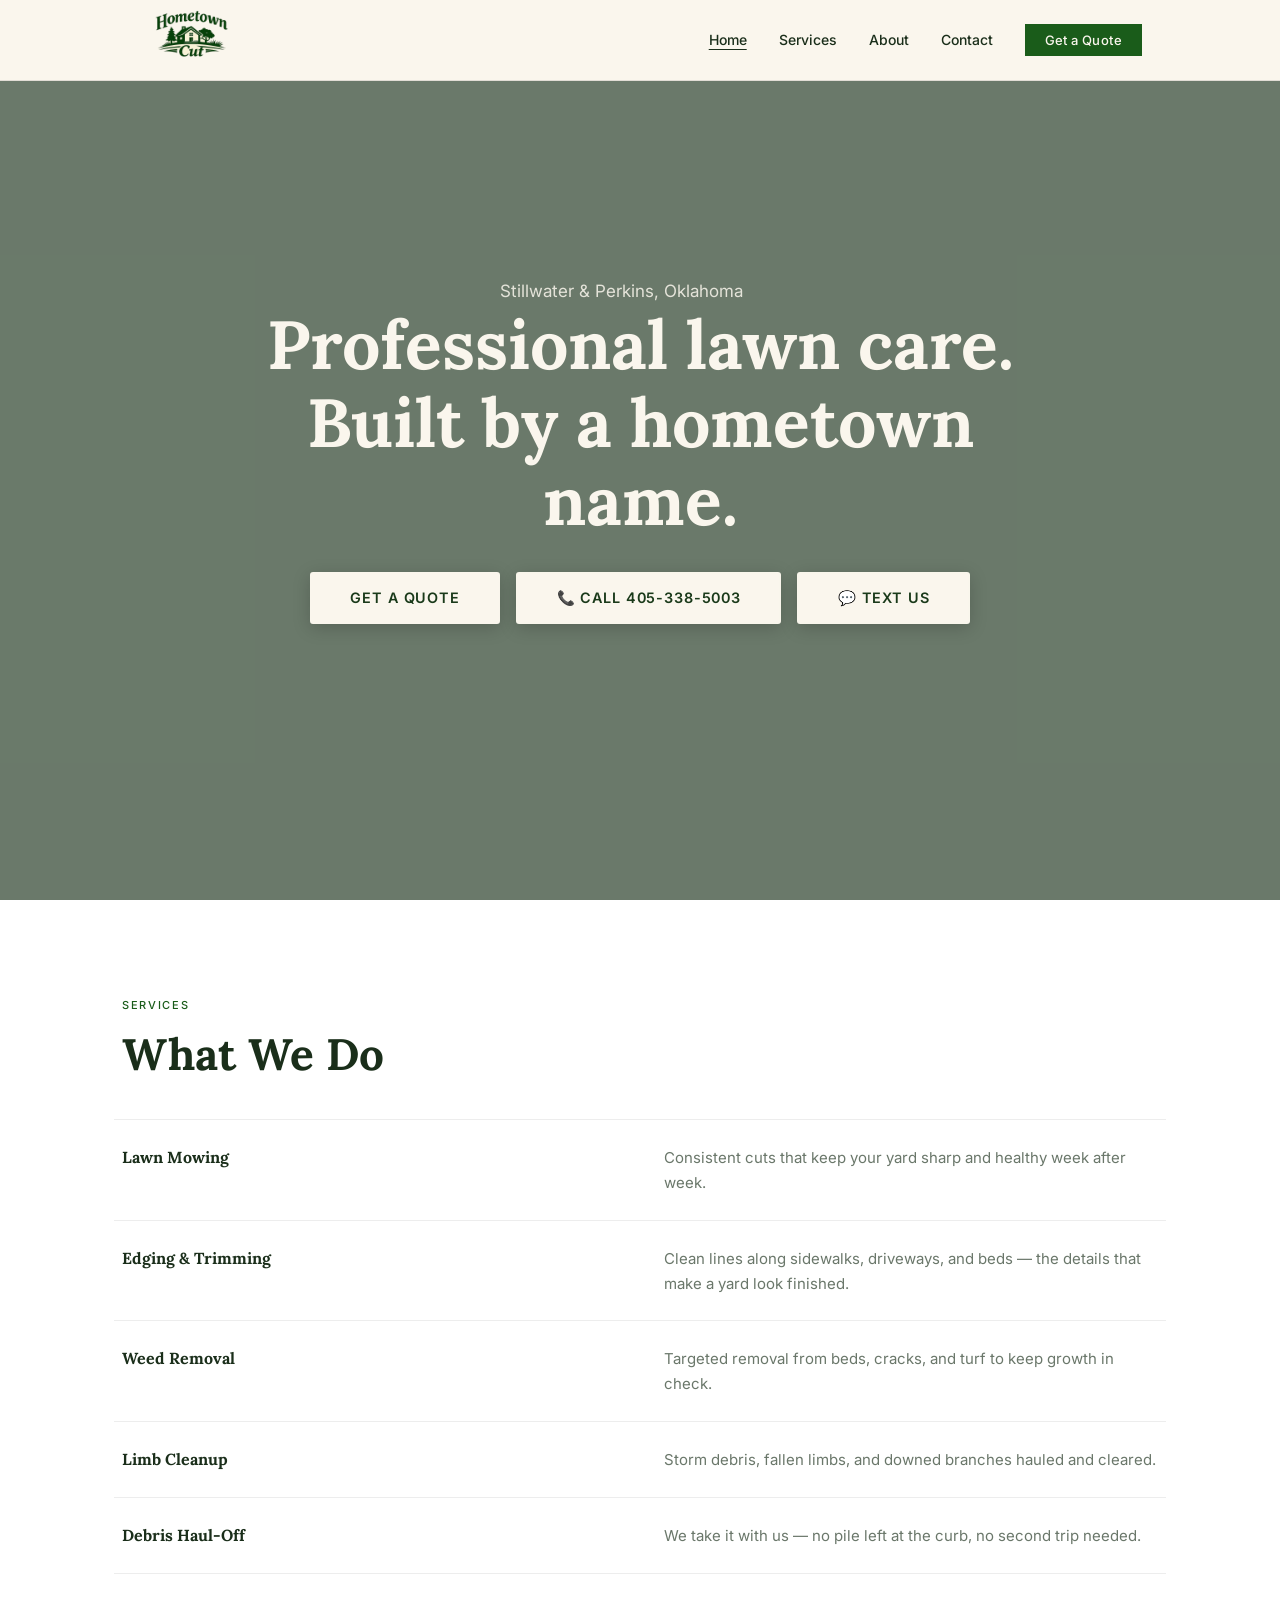
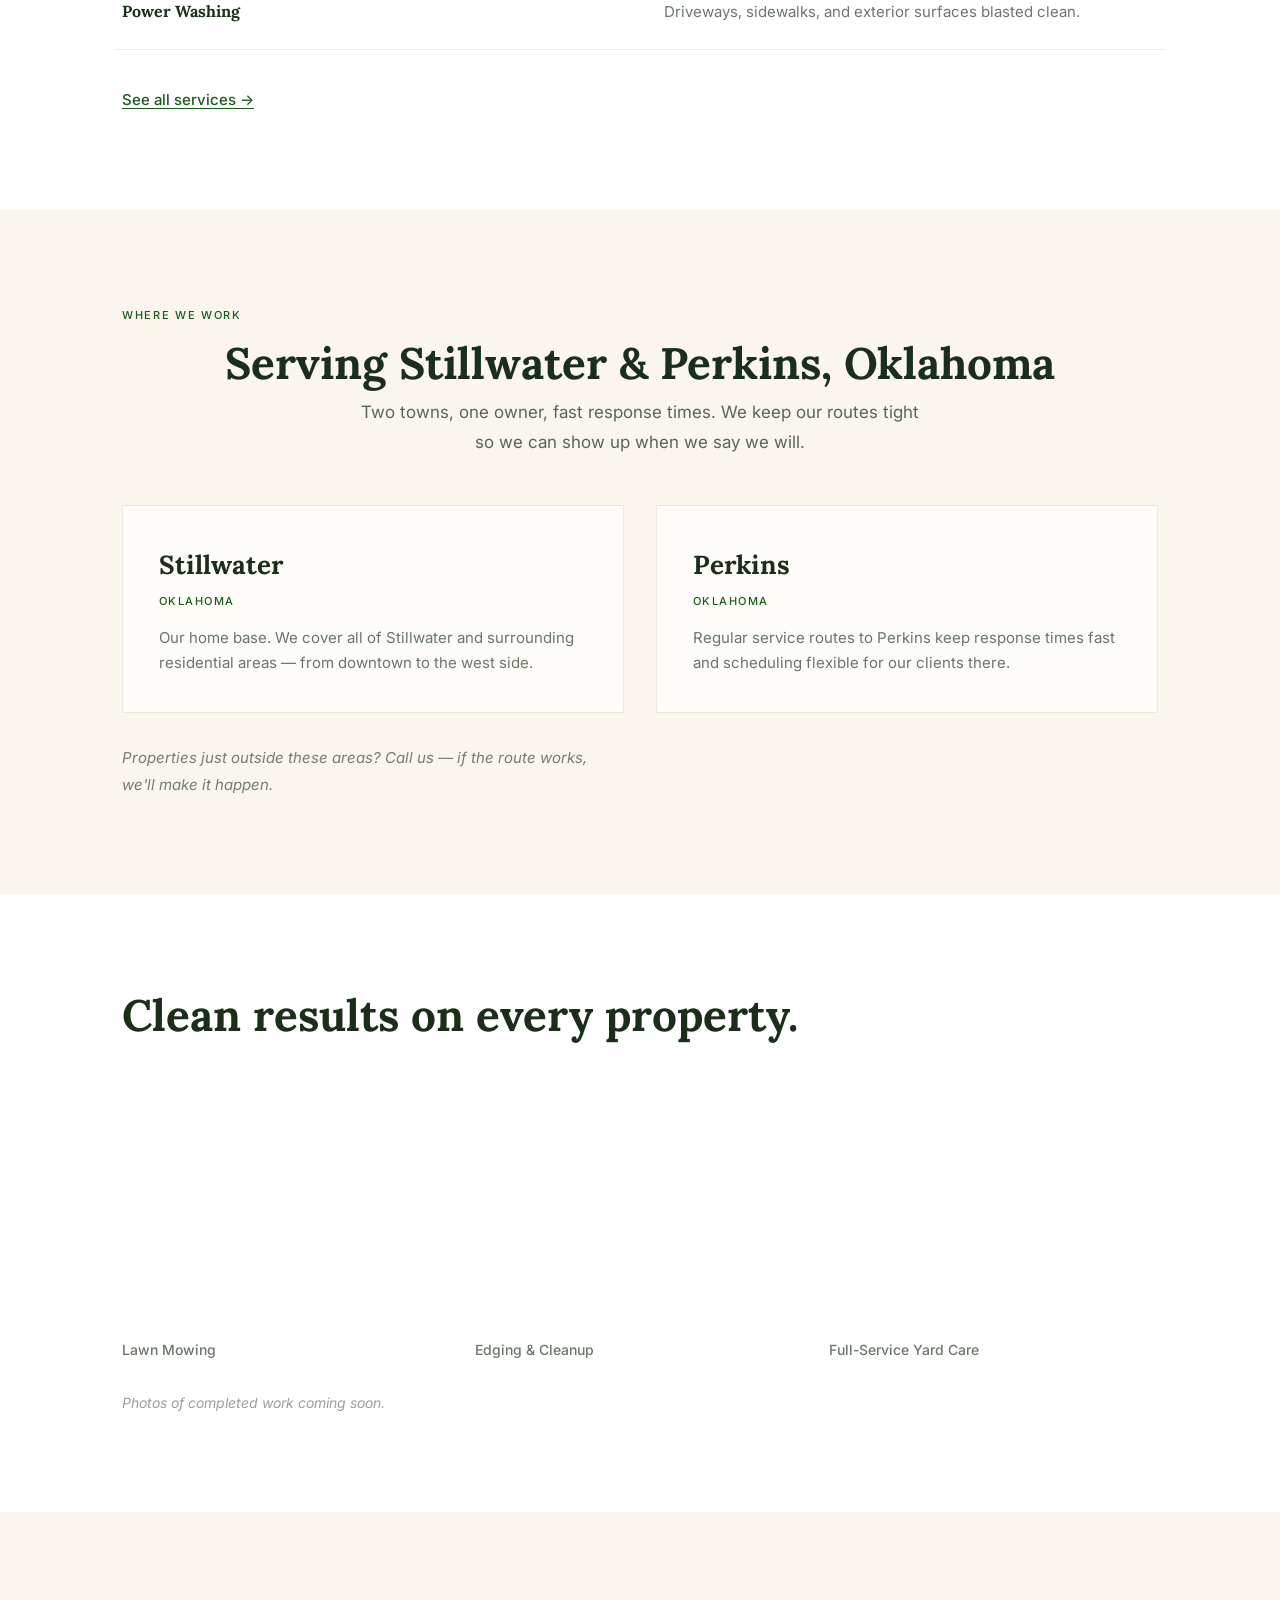
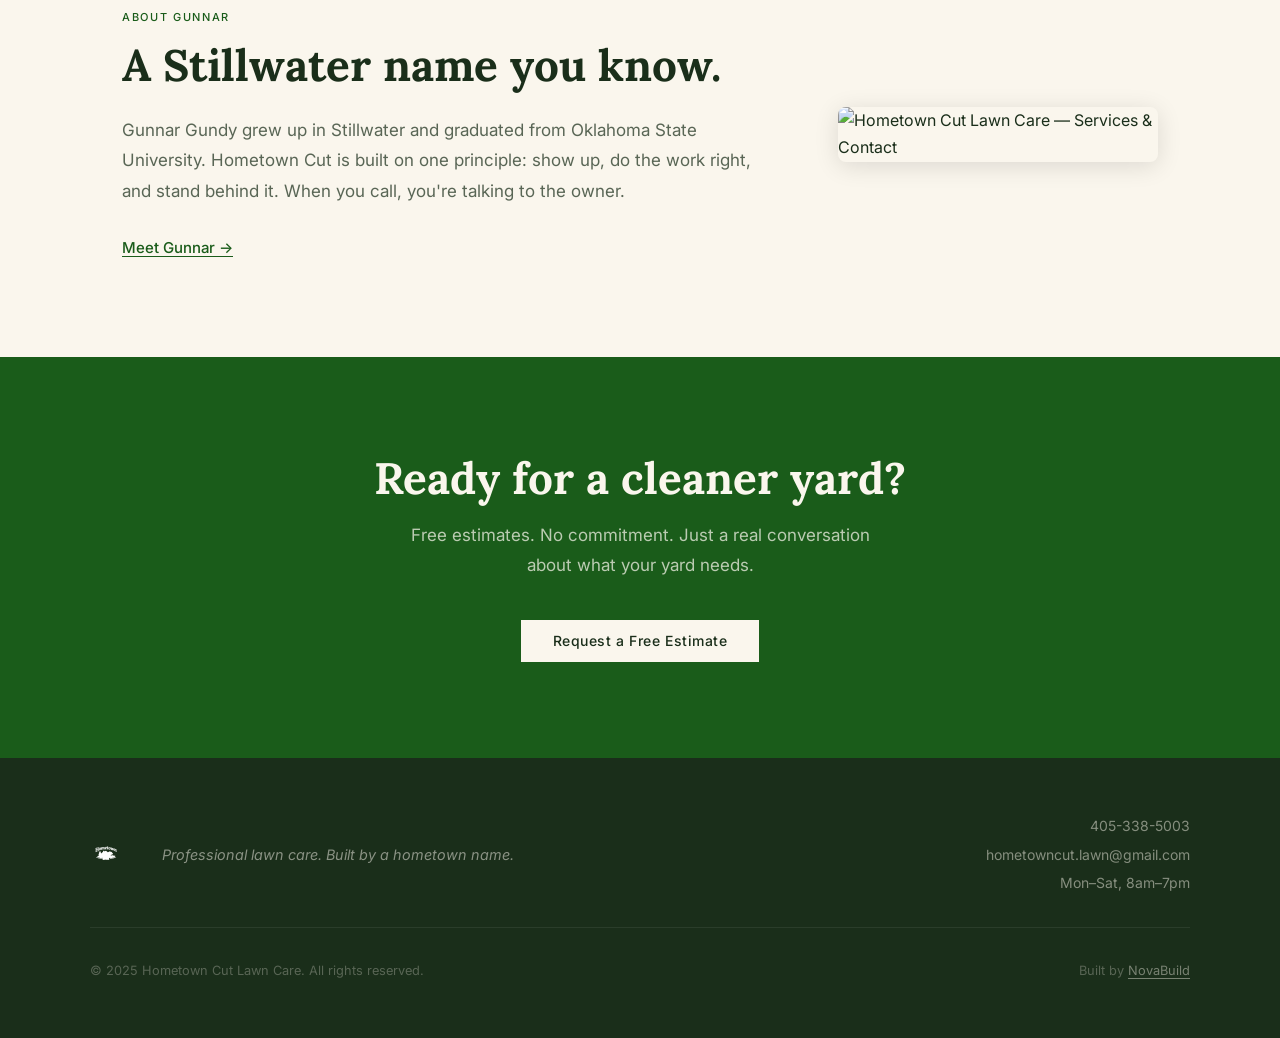
==== index.html @ 473f6f47 "first commit" ====
<!DOCTYPE html>
<html lang="en">
<head>
  <meta charset="UTF-8" />
  <meta name="viewport" content="width=device-width, initial-scale=1.0" />
  <title>Hometown Cut Lawn Care — Stillwater &amp; Perkins, OK</title>
  <meta name="description" content="Professional lawn care in Stillwater and Perkins, OK. Owned and operated by Gunnar Gundy. Free estimates, same-day response." />
  <link rel="preconnect" href="https://fonts.googleapis.com" />
  <link rel="preconnect" href="https://fonts.gstatic.com" crossorigin />
  <link href="https://fonts.googleapis.com/css2?family=Lora:ital,wght@0,400;0,700;1,400&family=Inter:wght@400;500&display=swap" rel="stylesheet" />
  <link rel="stylesheet" href="css/style.css" />
</head>
<body>

  <!-- NAV -->
  <nav class="nav" id="nav">
    <div class="nav__inner">
      <a href="index.html" class="nav__logo" aria-label="Hometown Cut Lawn Care — Home">
        <img src="transparentlogo.png" alt="Hometown Cut Lawn Care" />
      </a>
      <ul class="nav__links">
        <li><a href="index.html">Home</a></li>
        <li><a href="services.html">Services</a></li>
        <li><a href="about.html">About</a></li>
        <li><a href="contact.html">Contact</a></li>
        <li><a href="quote.html" class="nav-cta">Get a Quote</a></li>
      </ul>
      <button class="nav__toggle" aria-label="Open menu" aria-expanded="false">
        <span></span><span></span><span></span>
      </button>
    </div>
  </nav>

  <div class="nav__overlay" role="dialog" aria-label="Navigation menu">
    <button class="nav__overlay-close" aria-label="Close menu">✕</button>
    <a href="index.html">Home</a>
    <a href="services.html">Services</a>
    <a href="about.html">About</a>
    <a href="contact.html">Contact</a>
    <a href="quote.html">Get a Quote</a>
  </div>

  <!-- HERO -->
  <section class="hero">
    <div class="hero-media">
      <video autoplay muted loop playsinline>
        <source src="images/hero-video.mp4" type="video/mp4">
      </video>
      <div class="hero-overlay"></div>
    </div>
    <div class="hero-content">
      <p class="hero-label">Stillwater & Perkins, Oklahoma</p>
      <h1>Professional lawn care.<br>Built by a hometown name.</h1>
      <div class="hero-btns">
        <a href="quote.html" class="btn-primary">Get a Quote</a>
        <a href="tel:+14053385003" class="btn-outline js-phone-trigger">📞 Call 405-338-5003</a>
        <a href="sms:+14053385003&body=Hi%20Gunnar%2C%20I%27m%20interested%20in%20a%20free%20lawn%20care%20quote%20for%20my%20property." class="btn-outline">💬 Text Us</a>
      </div>
    </div>
  </section>

  <!-- SERVICES -->
  <section class="section section--white">
    <div class="container">
      <div class="reveal">
        <span class="section-label">Services</span>
        <h2 style="margin-bottom: 0;">What We Do</h2>
      </div>
      <ul class="services-list reveal">
        <li class="services-list__item">
          <span class="services-list__name">Lawn Mowing</span>
          <span class="services-list__desc">Consistent cuts that keep your yard sharp and healthy week after week.</span>
        </li>
        <li class="services-list__item">
          <span class="services-list__name">Edging &amp; Trimming</span>
          <span class="services-list__desc">Clean lines along sidewalks, driveways, and beds — the details that make a yard look finished.</span>
        </li>
        <li class="services-list__item">
          <span class="services-list__name">Weed Removal</span>
          <span class="services-list__desc">Targeted removal from beds, cracks, and turf to keep growth in check.</span>
        </li>
        <li class="services-list__item">
          <span class="services-list__name">Limb Cleanup</span>
          <span class="services-list__desc">Storm debris, fallen limbs, and downed branches hauled and cleared.</span>
        </li>
        <li class="services-list__item">
          <span class="services-list__name">Debris Haul-Off</span>
          <span class="services-list__desc">We take it with us — no pile left at the curb, no second trip needed.</span>
        </li>
        <li class="services-list__item">
          <span class="services-list__name">Power Washing</span>
          <span class="services-list__desc">Driveways, sidewalks, and exterior surfaces blasted clean.</span>
        </li>
      </ul>
      <div style="margin-top: 2.25rem;" class="reveal">
        <a href="services.html" class="text-link">See all services →</a>
      </div>
    </div>
  </section>

  <!-- SERVICE AREA -->
  <section class="service-area-section section">
    <div class="container">
      <div class="reveal">
        <span class="section-label">Where We Work</span>
        <h2 style="margin-bottom: 0.5rem; text-align: center;">Serving Stillwater &amp; Perkins, Oklahoma</h2>
        <p style="text-align: center; margin: 0 auto 0; max-width: 52ch;">Two towns, one owner, fast response times. We keep our routes tight so we can show up when we say we will.</p>
      </div>
      <div class="locations-grid reveal">
        <div class="location-block">
          <p class="location-block__city">Stillwater</p>
          <span class="location-block__state">Oklahoma</span>
          <p class="location-block__desc">Our home base. We cover all of Stillwater and surrounding residential areas — from downtown to the west side.</p>
        </div>
        <div class="location-block">
          <p class="location-block__city">Perkins</p>
          <span class="location-block__state">Oklahoma</span>
          <p class="location-block__desc">Regular service routes to Perkins keep response times fast and scheduling flexible for our clients there.</p>
        </div>
      </div>
      <p class="service-area-note reveal">Properties just outside these areas? Call us — if the route works, we'll make it happen.</p>
    </div>
  </section>

  <!-- PHOTO GRID -->
  <section class="section section--white">
    <div class="container">
      <div class="reveal">
        <h2 style="margin-bottom: 0;">Clean results on every property.</h2>
      </div>
      <div class="photo-grid reveal">
        <div class="photo-item">
          <img
            src="https://images.unsplash.com/photo-1416879595882-3373a0480b5b?w=600&q=80"
            alt="Freshly mowed lawn"
            loading="lazy"
          />
          <p class="photo-item__caption">Lawn Mowing</p>
        </div>
        <div class="photo-item">
          <img
            src="https://images.unsplash.com/photo-1585320806297-9794b3e4aaae?w=600&q=80"
            alt="Edging and lawn cleanup"
            loading="lazy"
          />
          <p class="photo-item__caption">Edging &amp; Cleanup</p>
        </div>
        <div class="photo-item">
          <img
            src="https://images.unsplash.com/photo-1558618666-fcd25c85cd64?w=600&q=80"
            alt="Full-service yard care"
            loading="lazy"
          />
          <p class="photo-item__caption">Full-Service Yard Care</p>
        </div>
      </div>
      <p class="photo-note reveal">Photos of completed work coming soon.</p>
    </div>
  </section>

  <!-- ABOUT TEASER -->
  <section class="section section--cream">
    <div class="container">
      <div class="about-teaser-grid reveal">
        <div class="about-teaser__text">
          <span class="section-label">About Gunnar</span>
          <h2 style="margin-bottom: 1.5rem;">A Stillwater name you know.</h2>
          <p>Gunnar Gundy grew up in Stillwater and graduated from Oklahoma State University. Hometown Cut is built on one principle: show up, do the work right, and stand behind it. When you call, you're talking to the owner.</p>
          <div style="margin-top: 1.75rem;">
            <a href="about.html" class="text-link">Meet Gunnar →</a>
          </div>
        </div>
        <div class="about-teaser__flyer">
          <img
            src="images/flyer.png"
            alt="Hometown Cut Lawn Care — Services &amp; Contact"
            loading="lazy"
          />
        </div>
      </div>
    </div>
  </section>

  <!-- CTA BAND -->
  <section class="cta-band">
    <div class="container">
      <h2 class="reveal">Ready for a cleaner yard?</h2>
      <p class="reveal">Free estimates. No commitment. Just a real conversation about what your yard needs.</p>
      <a href="quote.html" class="btn btn--cream reveal">Request a Free Estimate</a>
    </div>
  </section>

  <!-- FOOTER -->
  <footer class="footer">
    <div class="footer__inner">
      <div class="footer__top">
        <a href="index.html" class="footer__logo" aria-label="Hometown Cut Lawn Care — Home">
          <img src="transparentlogo.png" alt="Hometown Cut Lawn Care" />
        </a>
        <p class="footer__tagline">Professional lawn care. Built by a hometown name.</p>
        <div class="footer__contact">
          <a href="tel:4053385003">405-338-5003</a>
          <a href="mailto:hometowncut.lawn@gmail.com">hometowncut.lawn@gmail.com</a>
          <span>Mon–Sat, 8am–7pm</span>
        </div>
      </div>
      <div class="footer__bottom">
        <span class="footer__copy">&copy; 2025 Hometown Cut Lawn Care. All rights reserved.</span>
        <span class="footer__credit">Built by <a href="https://novabuildweb.netlify.app" target="_blank" rel="noopener">NovaBuild</a></span>
      </div>
    </div>
  </footer>

  <script src="js/main.js"></script>
</body>
</html>
---- css/style.css ----
/* ============================================================
   RESET & BASE
   ============================================================ */
*, *::before, *::after { box-sizing: border-box; margin: 0; padding: 0; }

html { scroll-behavior: smooth; font-size: 16px; }

body {
  background-color: #ffffff;
  color: #1a2e1a;
  font-family: 'Inter', sans-serif;
  font-weight: 400;
  line-height: 1.7;
  -webkit-font-smoothing: antialiased;
  opacity: 0;
  transform: translateY(8px);
  transition: opacity 0.5s ease, transform 0.5s ease;
}

body.loaded   { opacity: 1; transform: translateY(0); }
body.fade-out { opacity: 0; transform: translateY(-8px); transition: opacity 0.3s ease, transform 0.3s ease; }

/* ============================================================
   TYPOGRAPHY
   ============================================================ */
h1, h2, h3, h4 {
  font-family: 'Lora', serif;
  font-weight: 700;
  line-height: 1.15;
  color: #1a2e1a;
}

h1 { font-size: clamp(2.5rem, 5.5vw, 4.25rem); }
h2 { font-size: clamp(1.75rem, 3.5vw, 2.75rem); }
h3 { font-size: clamp(1.1rem, 2vw, 1.375rem); }

p {
  font-size: 1.0625rem;
  line-height: 1.78;
  color: rgba(26, 46, 26, 0.72);
  max-width: 65ch;
}

a { color: inherit; text-decoration: none; }

.section-label {
  display: block;
  font-size: 0.6875rem;
  font-weight: 500;
  letter-spacing: 0.15em;
  text-transform: uppercase;
  color: #1a5c1a;
  margin-bottom: 0.875rem;
}

/* ============================================================
   LAYOUT
   ============================================================ */
.container {
  width: 100%;
  max-width: 1100px;
  margin: 0 auto;
  padding: 0 2rem;
}

.section        { padding: 6rem 0; }
.section--white { background-color: #ffffff; }
.section--cream { background-color: #faf6ed; }

/* ============================================================
   NAV
   ============================================================ */
.nav {
  position: fixed;
  top: 0; left: 0; right: 0;
  z-index: 200;
  background-color: #faf6ed;
  border-bottom: 1px solid rgba(0, 0, 0, 0.1);
  overflow: visible;
  transition: box-shadow 0.4s ease, background-color 0.4s ease;
}

.nav__inner {
  display: flex;
  align-items: center;
  justify-content: space-between;
  padding: 0 48px;
  height: 80px;
  max-width: 1100px;
  margin: 0 auto;
}

.nav__logo img {
  height: 160px;
  width: auto;
  display: block;
}

.nav__links {
  display: flex;
  align-items: center;
  gap: 2rem;
  list-style: none;
}

.nav__links a {
  font-size: 0.875rem;
  font-weight: 500;
  color: #1a2e1a;
  position: relative;
  transition: opacity 0.25s ease;
  white-space: nowrap;
}

.nav__links a::after {
  content: '';
  position: absolute;
  bottom: -3px; left: 0;
  width: 0; height: 1px;
  background-color: #1a2e1a;
  transition: width 0.3s ease;
}

.nav__links a:hover { opacity: 0.75; }
.nav__links a:hover::after { width: 100%; }

.nav__links a.active {
  text-decoration: underline;
  text-underline-offset: 4px;
}

.nav-cta {
  background-color: #1a5c1a;
  color: #faf6ed !important;
  padding: 0.5rem 1.25rem;
  font-size: 0.8125rem !important;
  letter-spacing: 0.03em;
  transition: opacity 0.2s ease !important;
}
.nav-cta:hover { opacity: 0.82 !important; }

/* Hamburger */
.nav__toggle {
  display: none;
  flex-direction: column;
  gap: 5px;
  background: none;
  border: none;
  cursor: pointer;
  padding: 6px;
}
.nav__toggle span {
  display: block;
  width: 22px;
  height: 1.5px;
  background-color: #1a2e1a;
}

/* Mobile overlay */
.nav__overlay {
  display: none;
  position: fixed;
  inset: 0;
  background-color: #faf6ed;
  z-index: 199;
  flex-direction: column;
  align-items: center;
  justify-content: center;
  gap: 2.25rem;
}
.nav__overlay.open { display: flex; }
.nav__overlay a {
  font-family: 'Lora', serif;
  font-size: 2.25rem;
  font-weight: 700;
  color: #1a2e1a;
  transition: opacity 0.2s ease;
}
.nav__overlay a:hover { opacity: 0.45; }
.nav__overlay-close {
  position: absolute;
  top: 1.75rem; right: 2rem;
  background: none; border: none;
  font-size: 1.25rem; cursor: pointer;
  color: #1a2e1a;
  opacity: 0.5;
  transition: opacity 0.2s ease;
}
.nav__overlay-close:hover { opacity: 1; }

/* ============================================================
   HERO
   ============================================================ */
.hero {
  position: relative;
  height: 100vh;
  min-height: 600px;
  display: flex;
  align-items: center;
  justify-content: center;
  text-align: center;
  overflow: hidden;
}

.hero-media {
  position: absolute;
  inset: 0;
  z-index: 0;
}

.hero-media video {
  width: 100%;
  height: 100%;
  object-fit: cover;
  display: block;
}

.hero-overlay {
  position: absolute;
  inset: 0;
  background: rgba(15, 40, 15, 0.62);
}

.hero-content {
  position: relative;
  z-index: 2;
  max-width: 800px;
  padding: 0 24px;
}

.hero h1 {
  color: #faf6ed;
}

.hero-label {
  color: #faf6ed;
  opacity: 0.85;
}

.hero-btns {
  display: flex;
  flex-wrap: wrap;
  gap: 1rem;
  justify-content: center;
  margin-top: 2rem;
}

.hero-content p,
.hero-content span {
  color: #faf6ed;
}

.hero .btn-primary,
.hero .btn-outline {
  display: inline-flex;
  align-items: center;
  justify-content: center;
  padding: 1.05rem 2.4rem;
  font-family: 'Inter', sans-serif;
  font-size: 0.9rem;
  font-weight: 600;
  letter-spacing: 0.06em;
  text-transform: uppercase;
  text-decoration: none;
  line-height: 1;
  cursor: pointer;
  border-radius: 3px;
  transition: background 0.22s ease, color 0.22s ease, box-shadow 0.22s ease, opacity 0.22s ease;
}

.hero .btn-primary {
  background: #faf6ed;
  color: #1a3a1a;
  border: 2px solid #faf6ed;
  box-shadow: 0 4px 18px rgba(0,0,0,0.18);
}

.hero .btn-outline {
  background: #faf6ed;
  color: #1a3a1a;
  border: 2px solid rgba(250, 246, 237, 0.55);
  box-shadow: 0 4px 18px rgba(0,0,0,0.18);
}

.hero .btn-primary:hover {
  background: #fff;
  color: #1a5c1a;
  box-shadow: 0 6px 24px rgba(0,0,0,0.22);
}

.hero .btn-outline:hover {
  background: #fff;
  color: #1a5c1a;
  border-color: #fff;
  box-shadow: 0 6px 24px rgba(0,0,0,0.22);
}

/* ============================================================
   BUTTONS
   ============================================================ */
.btn {
  display: inline-block;
  padding: 0.875rem 2rem;
  font-family: 'Inter', sans-serif;
  font-size: 0.875rem;
  font-weight: 500;
  letter-spacing: 0.04em;
  cursor: pointer;
  border: none;
  transition: opacity 0.25s ease, background-color 0.25s ease, color 0.25s ease, transform 0.25s ease, box-shadow 0.25s ease;
  text-decoration: none;
  line-height: 1;
}
.btn:hover  { transform: translateY(-2px); box-shadow: 0 4px 14px rgba(0,0,0,0.12); }
.btn:active { transform: translateY(0);    box-shadow: none; }

.btn--cream {
  background-color: #faf6ed;
  color: #1a2e1a;
}
.btn--cream:hover { opacity: 0.88; }

.btn--outline-cream {
  border: 1px solid rgba(250, 246, 237, 0.6);
  color: #faf6ed;
  background: transparent;
}
.btn--outline-cream:hover { background-color: rgba(250, 246, 237, 0.08); }

.btn--green {
  background-color: #1a5c1a;
  color: #faf6ed;
}
.btn--green:hover { opacity: 0.85; }

.btn--outline-green {
  border: 1px solid #1a5c1a;
  color: #1a5c1a;
  background: transparent;
}
.btn--outline-green:hover { background-color: #1a5c1a; color: #faf6ed; }

.text-link {
  font-size: 0.9375rem;
  font-weight: 500;
  color: #1a5c1a;
  text-decoration: underline;
  text-underline-offset: 3px;
  transition: opacity 0.2s ease;
}
.text-link:hover { opacity: 0.55; }

/* ============================================================
   HOME — SERVICES LIST
   ============================================================ */
.services-list {
  list-style: none;
  margin-top: 2.5rem;
}

.services-list__item {
  display: grid;
  grid-template-columns: 1fr 1fr;
  gap: 3rem;
  padding: 1.5rem 0.5rem;
  border-bottom: 1px solid rgba(0, 0, 0, 0.07);
  align-items: baseline;
  margin: 0 -0.5rem;
  transition: background-color 0.25s ease;
}
.services-list__item:first-child { border-top: 1px solid rgba(0, 0, 0, 0.07); }
.services-list__item:hover { background-color: rgba(250, 246, 237, 0.7); }
.services-list__item:hover .services-list__name { transform: translateX(4px); }

.services-list__name {
  font-family: 'Lora', serif;
  font-size: 1rem;
  font-weight: 700;
  color: #1a2e1a;
  display: inline-block;
  transition: transform 0.25s ease;
}

.services-list__desc {
  font-size: 0.9375rem;
  color: rgba(26, 46, 26, 0.65);
  max-width: none;
  line-height: 1.65;
}

/* ============================================================
   HOME — SERVICE AREA
   ============================================================ */
.service-area-section {
  background-color: #faf6ed;
  background-image:
    linear-gradient(rgba(250, 246, 237, 0.93), rgba(250, 246, 237, 0.93)),
    url('https://images.unsplash.com/photo-1524661135-423995f22d0b?w=1200&q=80');
  background-size: cover;
  background-position: center;
}

.locations-grid {
  display: grid;
  grid-template-columns: 1fr 1fr;
  gap: 2rem;
  margin: 3rem 0 2rem;
}

.location-block {
  padding: 2.25rem;
  border: 1px solid rgba(0, 0, 0, 0.08);
  background-color: rgba(255, 255, 255, 0.65);
}

.location-block__city {
  font-family: 'Lora', serif;
  font-size: 1.625rem;
  font-weight: 700;
  color: #1a2e1a;
  margin-bottom: 0.2rem;
}

.location-block__state {
  display: block;
  font-size: 0.6875rem;
  font-weight: 500;
  letter-spacing: 0.13em;
  text-transform: uppercase;
  color: #1a5c1a;
  margin-bottom: 1rem;
}

.location-block__desc {
  font-size: 0.9375rem;
  color: rgba(26, 46, 26, 0.65);
  max-width: none;
  line-height: 1.65;
}

.service-area-note {
  font-size: 0.9375rem;
  color: rgba(26, 46, 26, 0.6);
  font-style: italic;
  max-width: 55ch;
}

/* ============================================================
   HOME — PHOTO GRID
   ============================================================ */
.photo-grid {
  display: grid;
  grid-template-columns: repeat(3, 1fr);
  gap: 1.5rem;
  margin-top: 2.5rem;
}

.photo-item img {
  width: 100%;
  aspect-ratio: 4/3;
  object-fit: cover;
  border-radius: 6px;
  display: block;
}

.photo-item__caption {
  font-size: 0.875rem;
  font-weight: 500;
  color: rgba(26, 46, 26, 0.65);
  margin-top: 0.625rem;
}

.photo-note {
  font-size: 0.875rem;
  color: rgba(26, 46, 26, 0.45);
  font-style: italic;
  margin-top: 1.75rem;
}

/* ============================================================
   HOME — ABOUT TEASER
   ============================================================ */
.about-teaser-grid {
  display: grid;
  grid-template-columns: 1fr auto;
  gap: 4rem;
  align-items: center;
}

.about-teaser__text p { margin-bottom: 1.5rem; }

.about-teaser__flyer img {
  max-width: 320px;
  width: 100%;
  border-radius: 8px;
  box-shadow: 0 4px 24px rgba(0, 0, 0, 0.12);
  display: block;
}

/* ============================================================
   CTA BAND
   ============================================================ */
.cta-band {
  background-color: #1a5c1a;
  padding: 6rem 2rem;
  text-align: center;
}

.cta-band h2 {
  color: #faf6ed;
  margin-bottom: 1rem;
}

.cta-band p {
  color: rgba(250, 246, 237, 0.72);
  margin: 0 auto 2.5rem;
  max-width: 46ch;
}

/* ============================================================
   PAGE HEADER (non-home pages)
   ============================================================ */
.page-header {
  padding: 8.5rem 0 4rem;
  border-bottom: 1px solid rgba(0, 0, 0, 0.07);
  background-color: #faf6ed;
}

.page-header h1 { margin-bottom: 0.75rem; }

.page-header .subhead {
  font-size: 1.125rem;
  color: rgba(26, 46, 26, 0.6);
  max-width: 52ch;
  margin: 0;
}

/* ============================================================
   ABOUT PAGE
   ============================================================ */
.pull-quote {
  border-left: 3px solid #1a5c1a;
  padding: 0.25rem 0 0.25rem 2rem;
  margin: 3.5rem 0;
}

.pull-quote p {
  font-family: 'Lora', serif;
  font-size: clamp(1.0625rem, 2vw, 1.375rem);
  font-style: italic;
  color: #1a2e1a;
  max-width: 50ch;
  line-height: 1.55;
}

.values-list {
  list-style: none;
  margin: 2rem 0 3rem;
}

.values-list__item {
  font-family: 'Lora', serif;
  font-size: 1.125rem;
  font-weight: 700;
  color: #1a2e1a;
  padding: 1.375rem 0;
  border-bottom: 1px solid rgba(0, 0, 0, 0.07);
}
.values-list__item:first-child { border-top: 1px solid rgba(0, 0, 0, 0.07); }

/* ============================================================
   SERVICES PAGE — NUMBERED ROWS
   ============================================================ */
.service-row {
  display: grid;
  grid-template-columns: 72px 1fr;
  gap: 2rem;
  padding: 2.75rem 0;
  border-bottom: 1px solid rgba(0, 0, 0, 0.07);
  align-items: start;
}
.service-row:first-child { border-top: 1px solid rgba(0, 0, 0, 0.07); }

.service-row__num {
  font-family: 'Lora', serif;
  font-size: 2.25rem;
  font-weight: 700;
  color: rgba(0, 0, 0, 0.12);
  line-height: 1;
  padding-top: 0.1rem;
}

.service-row__name {
  font-family: 'Lora', serif;
  font-size: 1.25rem;
  font-weight: 700;
  color: #1a2e1a;
  margin-bottom: 0.5rem;
}

.service-row__desc {
  font-size: 0.9375rem;
  color: rgba(26, 46, 26, 0.65);
  max-width: 58ch;
  line-height: 1.72;
}

/* Scheduling */
.schedule-grid {
  display: grid;
  grid-template-columns: repeat(3, 1fr);
  gap: 4rem;
}

.schedule-item__label {
  font-family: 'Lora', serif;
  font-size: 1.25rem;
  font-weight: 700;
  color: #1a2e1a;
  margin-bottom: 0.625rem;
}

.schedule-item__desc {
  font-size: 0.9375rem;
  color: rgba(26, 46, 26, 0.65);
  max-width: none;
  line-height: 1.7;
}

/* ============================================================
   QUOTE FORM
   ============================================================ */
.quote-layout {
  display: grid;
  grid-template-columns: 1fr 1.65fr;
  gap: 6rem;
  align-items: start;
}

.contact-info__item { margin-bottom: 2.25rem; }

.contact-info__label {
  display: block;
  font-size: 0.6875rem;
  font-weight: 500;
  letter-spacing: 0.14em;
  text-transform: uppercase;
  color: rgba(0, 0, 0, 0.4);
  margin-bottom: 0.3rem;
}

.contact-info__value {
  font-size: 1rem;
  font-weight: 500;
  color: #1a2e1a;
  max-width: none;
}
.contact-info__value a { transition: opacity 0.2s ease; }
.contact-info__value a:hover { opacity: 0.55; }

/* Form */
.form-group { margin-bottom: 2.25rem; }

.form-label {
  display: block;
  font-size: 0.6875rem;
  font-weight: 500;
  letter-spacing: 0.14em;
  text-transform: uppercase;
  color: rgba(0, 0, 0, 0.4);
  margin-bottom: 0.5rem;
}

.form-input,
.form-textarea {
  width: 100%;
  background: transparent;
  border: none;
  border-bottom: 1px solid rgba(0, 0, 0, 0.15);
  padding: 0.5rem 0;
  font-family: 'Inter', sans-serif;
  font-size: 1rem;
  color: #1a2e1a;
  transition: border-color 0.2s ease;
  outline: none;
  border-radius: 0;
  -webkit-appearance: none;
}
.form-input:focus,
.form-textarea:focus { border-bottom-color: #1a5c1a; }

.form-textarea { resize: vertical; min-height: 100px; padding-top: 0.5rem; }

.form-row { display: grid; grid-template-columns: 1fr 1fr; gap: 2rem; }

.checkbox-group,
.radio-group {
  display: flex;
  flex-direction: column;
  gap: 0.75rem;
  margin-top: 0.5rem;
}

.checkbox-label,
.radio-label {
  display: flex;
  align-items: center;
  gap: 0.75rem;
  font-size: 0.9375rem;
  color: #1a2e1a;
  cursor: pointer;
}

.checkbox-label input,
.radio-label input {
  accent-color: #1a5c1a;
  width: 15px;
  height: 15px;
  cursor: pointer;
  flex-shrink: 0;
}

.btn--submit {
  width: 100%;
  background-color: #1a5c1a;
  color: #faf6ed;
  border: none;
  padding: 1rem;
  font-family: 'Inter', sans-serif;
  font-size: 0.875rem;
  font-weight: 500;
  letter-spacing: 0.04em;
  cursor: pointer;
  transition: opacity 0.2s ease;
  border-radius: 0;
  margin-top: 0.5rem;
}
.btn--submit:hover { opacity: 0.82; }

.form-success { display: none; }
.form-success h3 { font-size: 1.5rem; margin-bottom: 0.75rem; }
.form-success p { color: rgba(26, 46, 26, 0.65); }

/* ============================================================
   CONTACT PAGE
   ============================================================ */
.contact-methods {
  display: grid;
  grid-template-columns: repeat(3, 1fr);
  gap: 4rem;
  padding: 3rem 0;
  border-top: 1px solid rgba(0, 0, 0, 0.07);
  border-bottom: 1px solid rgba(0, 0, 0, 0.07);
  margin-bottom: 5rem;
}

.contact-method__label {
  display: block;
  font-size: 0.6875rem;
  font-weight: 500;
  letter-spacing: 0.14em;
  text-transform: uppercase;
  color: rgba(0, 0, 0, 0.4);
  margin-bottom: 0.4rem;
}

.contact-method__value {
  font-size: 1.0625rem;
  font-weight: 500;
  color: #1a2e1a;
  max-width: none;
}
.contact-method__value a { transition: opacity 0.2s ease; }
.contact-method__value a:hover { opacity: 0.55; }

/* FAQ */
.faq-item { border-bottom: 1px solid rgba(0, 0, 0, 0.07); }
.faq-item:first-child { border-top: 1px solid rgba(0, 0, 0, 0.07); }

.faq-question {
  display: flex;
  align-items: center;
  justify-content: space-between;
  padding: 1.375rem 0;
  cursor: pointer;
  background: none;
  border: none;
  width: 100%;
  text-align: left;
  font-family: 'Lora', serif;
  font-size: 1rem;
  font-weight: 700;
  color: #1a2e1a;
  gap: 1rem;
}

.faq-toggle {
  font-size: 1.125rem;
  color: #1a5c1a;
  font-family: 'Inter', sans-serif;
  font-weight: 400;
  flex-shrink: 0;
  line-height: 1;
  transition: transform 0.25s ease;
}

.faq-answer {
  max-height: 0;
  overflow: hidden;
  transition: max-height 0.35s ease;
}
.faq-answer p {
  padding-bottom: 1.375rem;
  font-size: 0.9375rem;
  color: rgba(26, 46, 26, 0.65);
  line-height: 1.72;
}

.faq-item.open .faq-toggle { transform: rotate(45deg); }

/* Service cities (contact page) */
.service-cities {
  display: flex;
  align-items: center;
  gap: 1.75rem;
  margin-top: 1.5rem;
}

.service-cities__city {
  font-family: 'Lora', serif;
  font-size: 1.25rem;
  font-weight: 700;
  color: #1a2e1a;
}

.service-cities__divider {
  width: 32px;
  height: 1px;
  background-color: rgba(0, 0, 0, 0.15);
  flex-shrink: 0;
}

/* ============================================================
   FOOTER
   ============================================================ */
.footer {
  background-color: #1a2e1a;
  padding: 3.5rem 2rem;
}

.footer__inner { max-width: 1100px; margin: 0 auto; }

.footer__top {
  display: flex;
  align-items: center;
  gap: 2.5rem;
  flex-wrap: wrap;
  padding-bottom: 2rem;
  border-bottom: 1px solid rgba(255, 255, 255, 0.07);
}

.footer__logo img {
  height: 48px;
  width: auto;
  display: block;
  filter: brightness(0) invert(1);
}

.footer__tagline {
  font-size: 0.9rem;
  color: rgba(250, 246, 237, 0.5);
  font-style: italic;
  max-width: none;
}

.footer__contact {
  margin-left: auto;
  display: flex;
  flex-direction: column;
  gap: 0.3rem;
  text-align: right;
}

.footer__contact a,
.footer__contact span {
  font-size: 0.875rem;
  color: rgba(250, 246, 237, 0.48);
  transition: color 0.2s ease;
}
.footer__contact a:hover { color: rgba(250, 246, 237, 0.88); }

.footer__bottom {
  display: flex;
  align-items: center;
  justify-content: space-between;
  padding-top: 2rem;
  flex-wrap: wrap;
  gap: 0.5rem;
}

.footer__copy,
.footer__credit { font-size: 0.8rem; color: rgba(250, 246, 237, 0.28); }

.footer__credit a {
  color: rgba(250, 246, 237, 0.42);
  text-decoration: underline;
  text-underline-offset: 3px;
  transition: color 0.2s ease;
}
.footer__credit a:hover { color: rgba(250, 246, 237, 0.85); }

/* ============================================================
   SCROLL REVEAL
   ============================================================ */
.reveal {
  opacity: 0;
  transform: translateY(22px);
  transition: opacity 0.6s ease, transform 0.6s ease;
}
.reveal.visible { opacity: 1; transform: translateY(0); }

/* ============================================================
   RESPONSIVE
   ============================================================ */
@media (max-width: 900px) {
  .schedule-grid       { grid-template-columns: 1fr; gap: 2.5rem; }
  .quote-layout        { grid-template-columns: 1fr; gap: 3.5rem; }
  .contact-methods     { grid-template-columns: 1fr; gap: 2rem; }
  .locations-grid      { grid-template-columns: 1fr; }
  .photo-grid          { grid-template-columns: 1fr 1fr; }
}

@media (max-width: 680px) {
  .nav__links  { display: none; }
  .nav__toggle { display: flex; }

  .about-teaser-grid { grid-template-columns: 1fr; }
  .about-teaser__flyer img { max-width: 100%; }

  .services-list__item   { grid-template-columns: 1fr; gap: 0.375rem; }
  .service-row           { grid-template-columns: 48px 1fr; gap: 1.25rem; }
  .service-row__num      { font-size: 1.75rem; }
  .form-row              { grid-template-columns: 1fr; gap: 0; }

  .footer__top     { flex-direction: column; align-items: flex-start; gap: 1.25rem; }
  .footer__contact { margin-left: 0; text-align: left; }
  .footer__bottom  { flex-direction: column; align-items: flex-start; }

  .section      { padding: 4rem 0; }
  .page-header  { padding: 6.5rem 0 3rem; }

  .hero__body      { padding: 8rem 2rem 4rem; }
  .hero__ctas      { flex-direction: column; align-items: center; }
  .photo-grid      { grid-template-columns: 1fr; }
}

@media (prefers-reduced-motion: reduce) {
  .reveal,
  .fade-up, .fade-left, .fade-right, .fade-in, .clip-reveal {
    opacity: 1 !important;
    transform: none !important;
    clip-path: none !important;
    transition: none !important;
  }
  body { transition: none; opacity: 1; transform: none; }
  * { animation-duration: 0.01ms !important; transition-duration: 0.01ms !important; }
}

/* ============================================================
   SCROLL PROGRESS BAR
   ============================================================ */
#scroll-progress {
  position: fixed;
  top: 0; left: 0;
  height: 2px;
  width: 0%;
  background-color: #1a5c1a;
  z-index: 9999;
  pointer-events: none;
  transition: width 0.08s linear;
}

/* ============================================================
   NAV — SCROLLED STATE
   ============================================================ */
.nav--scrolled {
  box-shadow: 0 2px 20px rgba(0, 0, 0, 0.08);
}

/* ============================================================
   FADE ANIMATION CLASSES
   ============================================================ */
.fade-up {
  opacity: 0;
  transform: translateY(40px);
  transition: opacity 0.7s cubic-bezier(0.25, 0.46, 0.45, 0.94),
              transform 0.7s cubic-bezier(0.25, 0.46, 0.45, 0.94);
}

.fade-left {
  opacity: 0;
  transform: translateX(-40px);
  transition: opacity 0.7s cubic-bezier(0.25, 0.46, 0.45, 0.94),
              transform 0.7s cubic-bezier(0.25, 0.46, 0.45, 0.94);
}

.fade-right {
  opacity: 0;
  transform: translateX(40px);
  transition: opacity 0.7s cubic-bezier(0.25, 0.46, 0.45, 0.94),
              transform 0.7s cubic-bezier(0.25, 0.46, 0.45, 0.94);
}

.fade-in {
  opacity: 0;
  transition: opacity 0.7s cubic-bezier(0.25, 0.46, 0.45, 0.94);
}

.fade-up.is-visible,
.fade-left.is-visible,
.fade-right.is-visible,
.fade-in.is-visible {
  opacity: 1;
  transform: none;
}

/* ============================================================
   CLIP-PATH REVEAL (photo grid images)
   ============================================================ */
.clip-reveal {
  clip-path: inset(0 100% 0 0);
  transition: clip-path 0.8s ease;
}

.clip-reveal.is-visible {
  clip-path: inset(0 0% 0 0);
}

/* ============================================================
   HERO BUTTONS — TRANSFORM HOVER / ACTIVE
   ============================================================ */
.hero .btn-primary,
.hero .btn-outline {
  transition: background 0.22s ease, color 0.22s ease, box-shadow 0.22s ease,
              opacity 0.22s ease, transform 0.22s ease;
}

.hero .btn-primary:hover,
.hero .btn-outline:hover  { transform: translateY(-2px); }
.hero .btn-primary:active,
.hero .btn-outline:active  { transform: translateY(0); }

/* ============================================================
   CLICK-TO-TEXT BUTTON
   ============================================================ */
.btn-text-us {
  display: none;
  align-items: center;
  gap: 0.4em;
  font-family: 'Inter', sans-serif;
  font-size: 0.875rem;
  font-weight: 600;
  letter-spacing: 0.03em;
  color: #1a5c1a;
  border: 1.5px solid #1a5c1a;
  padding: 0.6rem 1.1rem;
  border-radius: 3px;
  text-decoration: none;
  transition: background-color 0.22s ease, color 0.22s ease, transform 0.22s ease;
  white-space: nowrap;
  cursor: pointer;
}

.btn-text-us:hover {
  background-color: #1a5c1a;
  color: #faf6ed;
  transform: translateY(-2px);
}

.btn-text-us:active { transform: translateY(0); }

/* In hero, match the other button heights */
.hero-btns .btn-text-us {
  border-color: #faf6ed;
  color: #faf6ed;
}

.hero-btns .btn-text-us:hover {
  background-color: #faf6ed;
  color: #1a5c1a;
}

@media (max-width: 768px) {
  .btn-text-us { display: inline-flex; }
}

/* ============================================================
   PHONE MODAL
   ============================================================ */
.phone-modal-overlay {
  position: fixed;
  inset: 0;
  background: rgba(0, 0, 0, 0.42);
  z-index: 8000;
  display: flex;
  align-items: center;
  justify-content: center;
  padding: 1.5rem;
  opacity: 0;
  pointer-events: none;
  transition: opacity 0.2s ease;
}

.phone-modal-overlay.is-open {
  opacity: 1;
  pointer-events: all;
}

.phone-modal {
  background: #faf6ed;
  padding: 2rem 1.75rem 1.75rem;
  max-width: 320px;
  width: 100%;
  text-align: center;
  border-radius: 6px;
  transform: scale(0.95);
  transition: transform 0.2s ease;
  box-shadow: 0 12px 48px rgba(0, 0, 0, 0.22);
}

.phone-modal-overlay.is-open .phone-modal {
  transform: scale(1);
}

.phone-modal__label {
  font-family: 'Lora', serif;
  font-size: 1.0625rem;
  font-weight: 700;
  color: #1a2e1a;
  margin-bottom: 1.5rem;
  max-width: none;
  line-height: 1.4;
}

.phone-modal__btn {
  display: block;
  width: 100%;
  padding: 1rem;
  font-family: 'Inter', sans-serif;
  font-size: 0.9375rem;
  font-weight: 600;
  letter-spacing: 0.02em;
  text-decoration: none;
  border-radius: 4px;
  transition: opacity 0.2s ease;
  line-height: 1;
}

.phone-modal__btn + .phone-modal__btn { margin-top: 0.75rem; }

.phone-modal__btn--call {
  background: #1a5c1a;
  color: #faf6ed;
  border: 1.5px solid #1a5c1a;
}

.phone-modal__btn--text {
  background: #faf6ed;
  color: #1a5c1a;
  border: 1.5px solid #1a5c1a;
}

.phone-modal__btn:hover { opacity: 0.82; }

.phone-modal__cancel {
  display: block;
  margin: 1.25rem auto 0;
  background: none;
  border: none;
  font-family: 'Inter', sans-serif;
  font-size: 0.8125rem;
  color: rgba(26, 46, 26, 0.45);
  cursor: pointer;
  transition: color 0.2s ease;
  padding: 0.25rem 0.5rem;
}

.phone-modal__cancel:hover { color: #1a2e1a; }
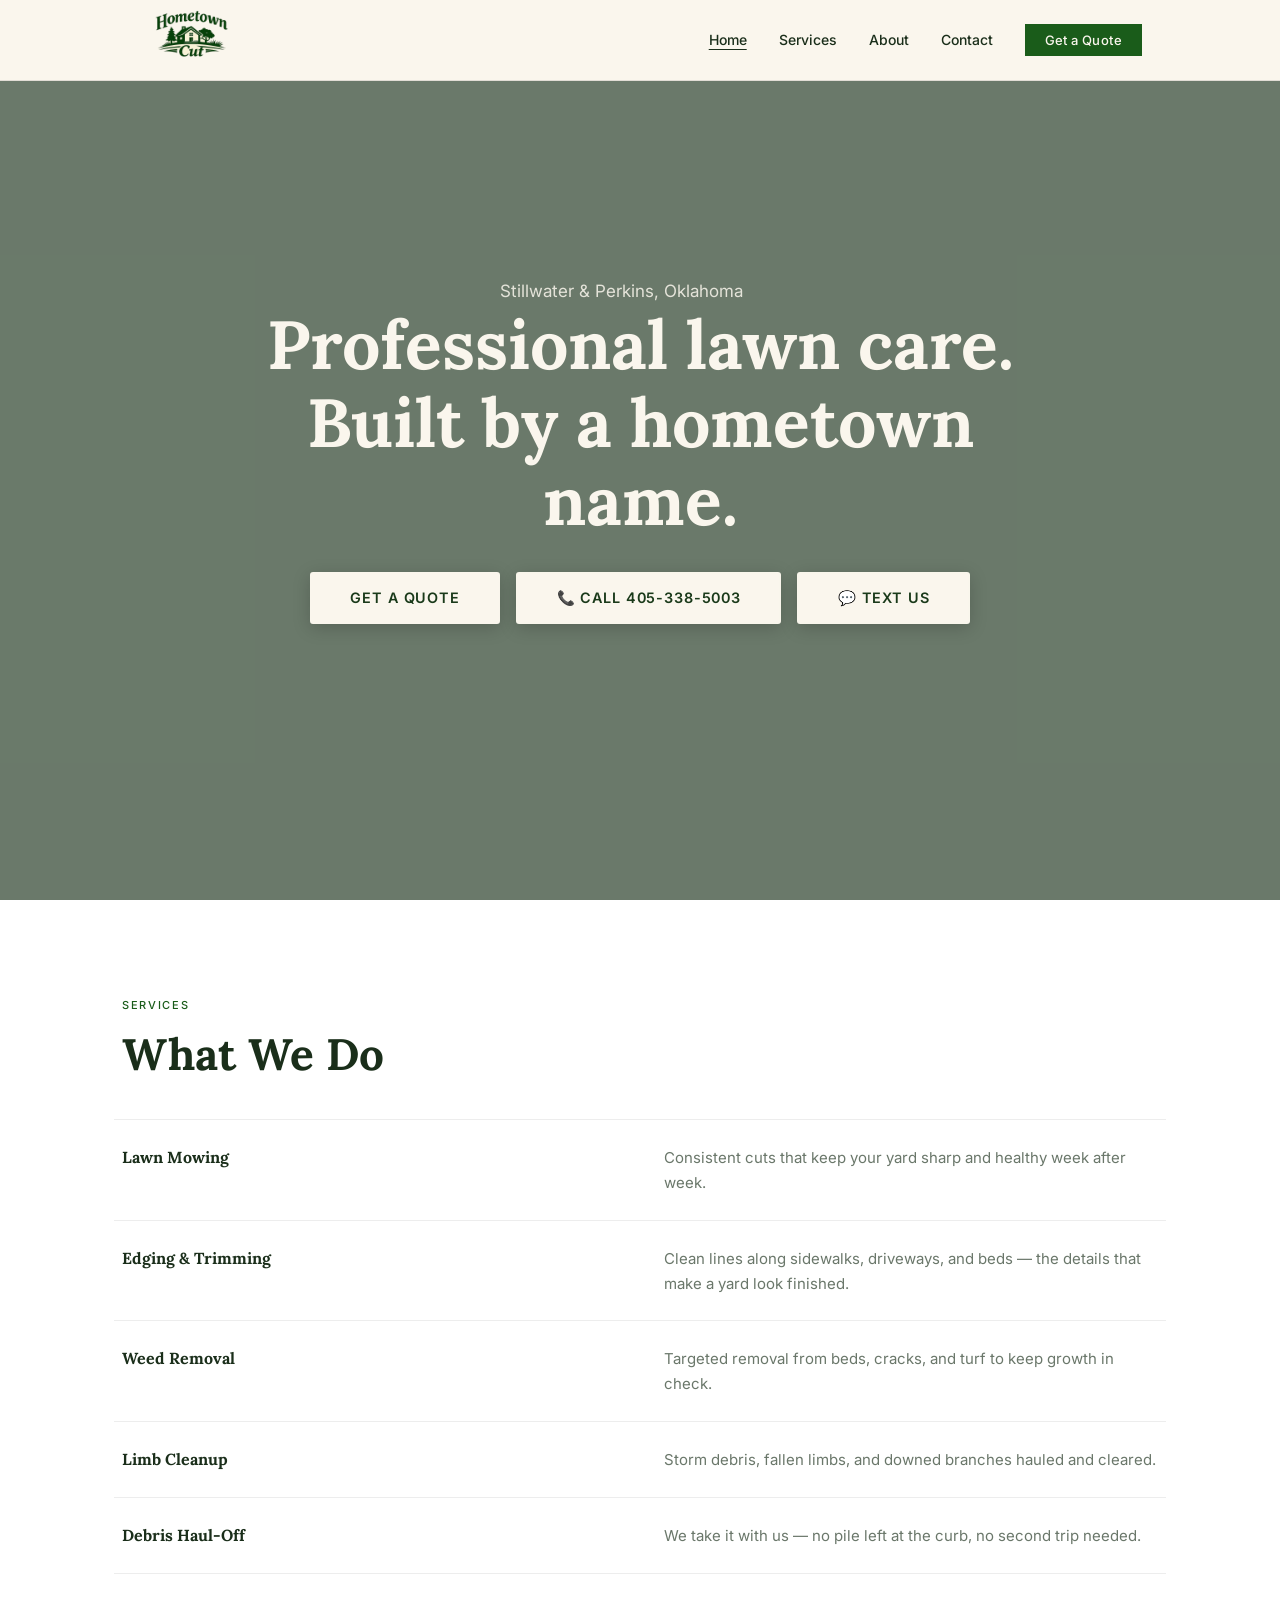
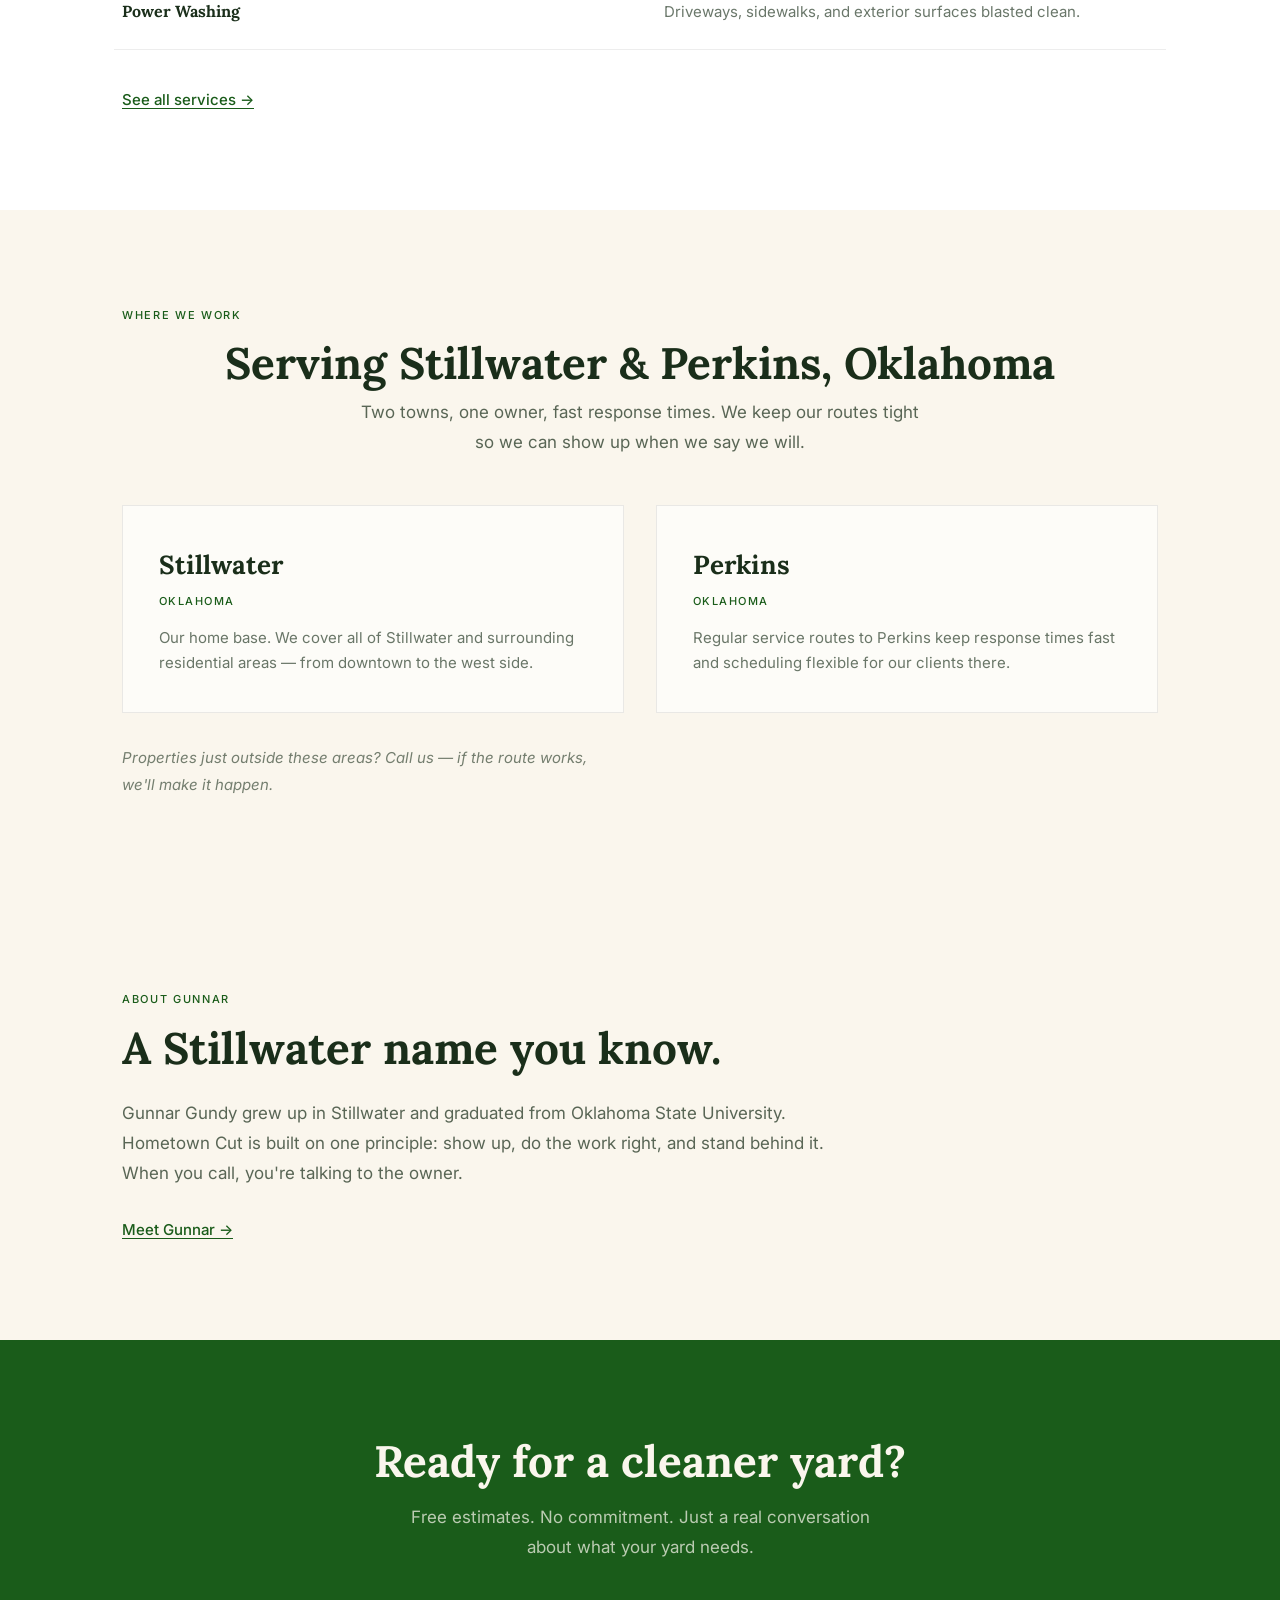
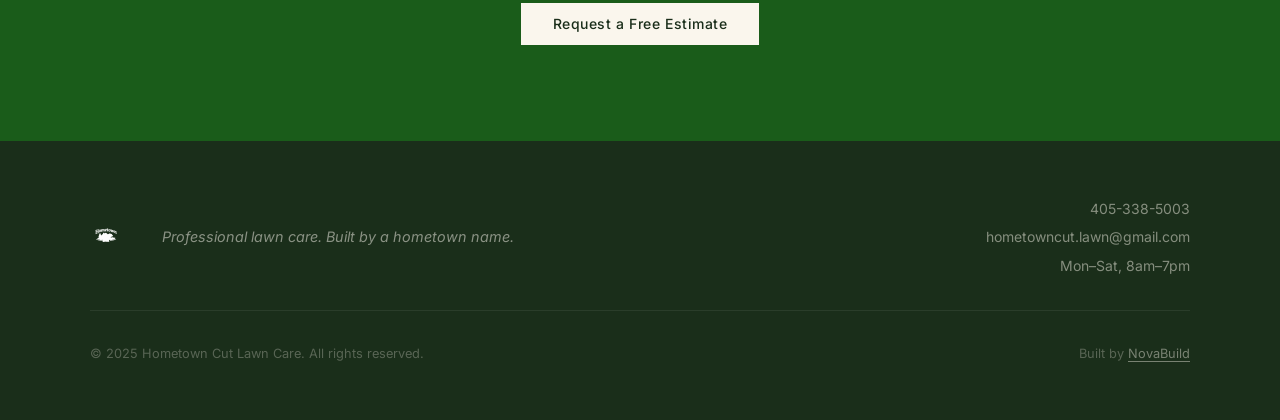
==== commit 7b98fe1c: "message" ====
--- a/index.html
+++ b/index.html
@@ -43,11 +43,11 @@
   <!-- HERO -->
   <section class="hero">
     <div class="hero-media">
-      <video autoplay muted loop playsinline>
-        <source src="images/hero-video.mp4" type="video/mp4">
-      </video>
-      <div class="hero-overlay"></div>
-    </div>
+  <video autoplay muted loop playsinline>
+    <source src="images/hero-video.mp4" type="video/mp4">
+  </video>
+  <div class="hero-overlay"></div>
+</div>
     <div class="hero-content">
       <p class="hero-label">Stillwater & Perkins, Oklahoma</p>
       <h1>Professional lawn care.<br>Built by a hometown name.</h1>
@@ -122,41 +122,6 @@
     </div>
   </section>
 
-  <!-- PHOTO GRID -->
-  <section class="section section--white">
-    <div class="container">
-      <div class="reveal">
-        <h2 style="margin-bottom: 0;">Clean results on every property.</h2>
-      </div>
-      <div class="photo-grid reveal">
-        <div class="photo-item">
-          <img
-            src="https://images.unsplash.com/photo-1416879595882-3373a0480b5b?w=600&q=80"
-            alt="Freshly mowed lawn"
-            loading="lazy"
-          />
-          <p class="photo-item__caption">Lawn Mowing</p>
-        </div>
-        <div class="photo-item">
-          <img
-            src="https://images.unsplash.com/photo-1585320806297-9794b3e4aaae?w=600&q=80"
-            alt="Edging and lawn cleanup"
-            loading="lazy"
-          />
-          <p class="photo-item__caption">Edging &amp; Cleanup</p>
-        </div>
-        <div class="photo-item">
-          <img
-            src="https://images.unsplash.com/photo-1558618666-fcd25c85cd64?w=600&q=80"
-            alt="Full-service yard care"
-            loading="lazy"
-          />
-          <p class="photo-item__caption">Full-Service Yard Care</p>
-        </div>
-      </div>
-      <p class="photo-note reveal">Photos of completed work coming soon.</p>
-    </div>
-  </section>
 
   <!-- ABOUT TEASER -->
   <section class="section section--cream">
@@ -169,13 +134,6 @@
           <div style="margin-top: 1.75rem;">
             <a href="about.html" class="text-link">Meet Gunnar →</a>
           </div>
-        </div>
-        <div class="about-teaser__flyer">
-          <img
-            src="images/flyer.png"
-            alt="Hometown Cut Lawn Care — Services &amp; Contact"
-            loading="lazy"
-          />
         </div>
       </div>
     </div>
